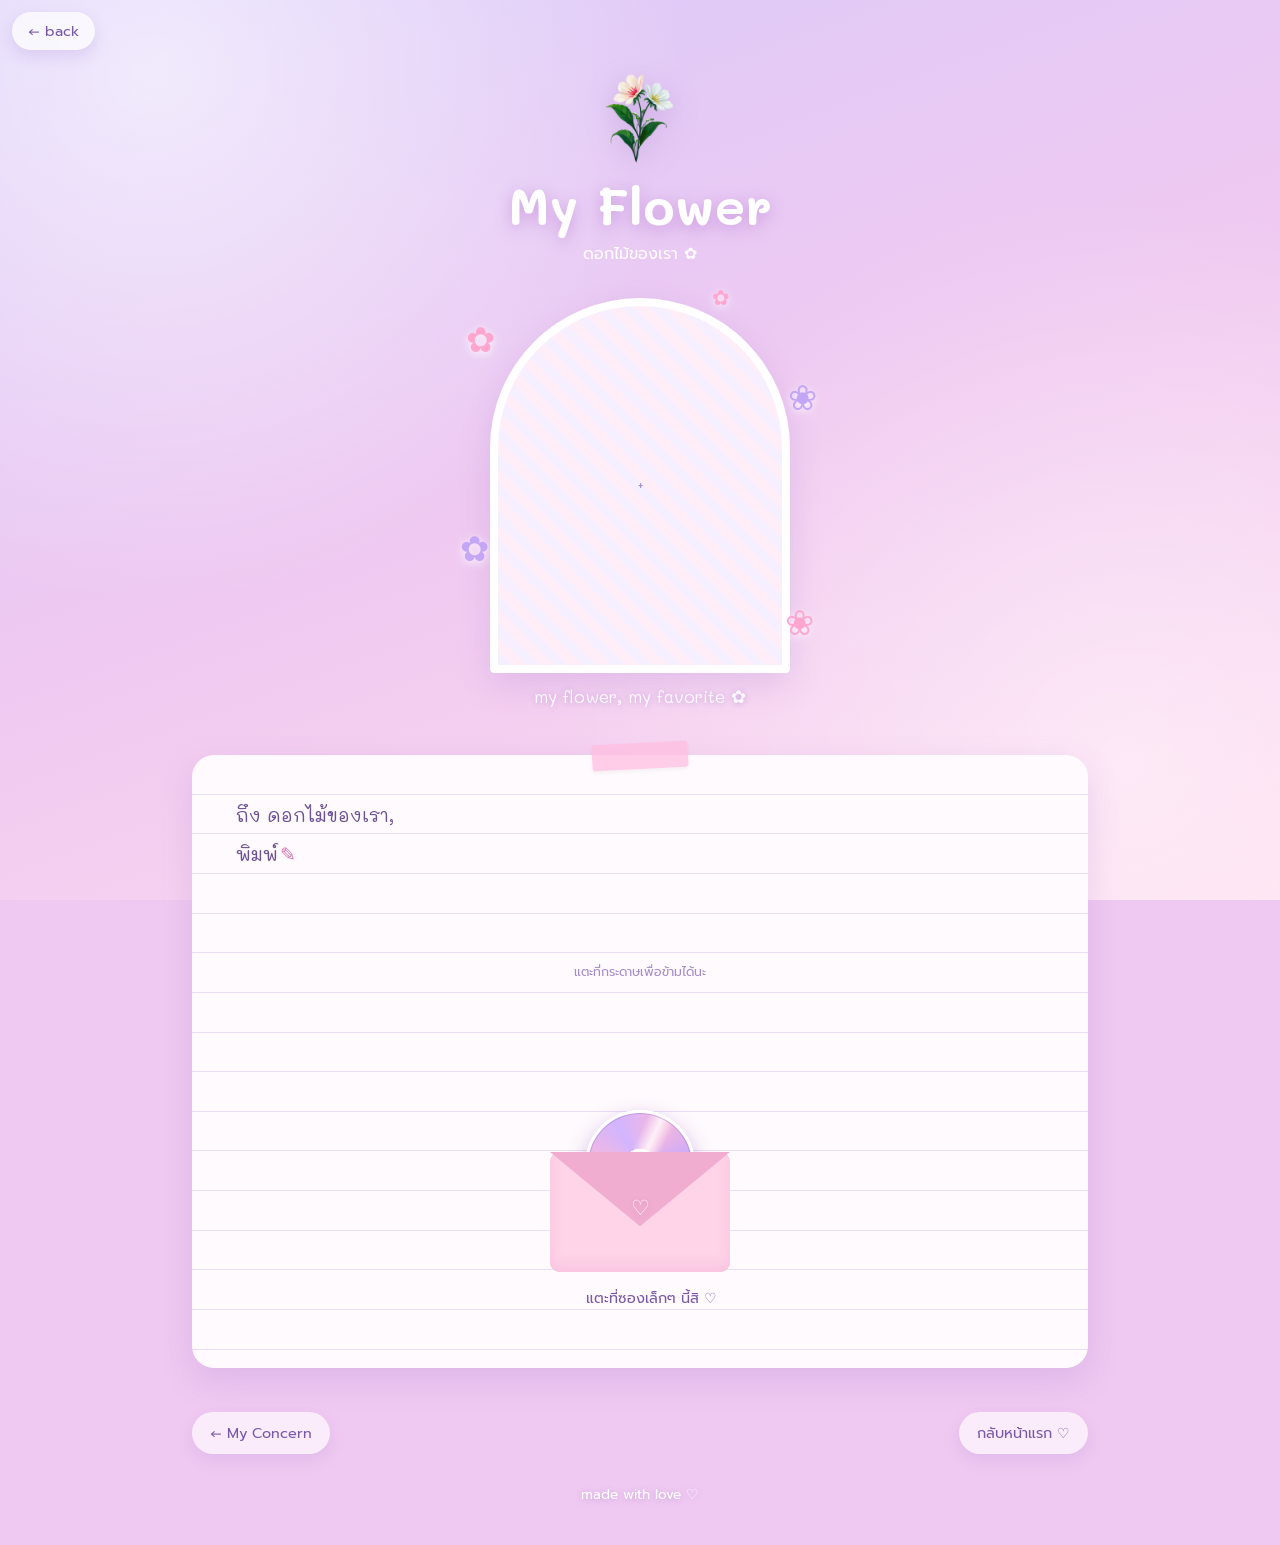
==== flower.html @ 35fdcaf6 "Add files via upload" ====
<!DOCTYPE html>
<html lang="th">
<head>
  <meta charset="UTF-8">
  <meta name="viewport" content="width=device-width, initial-scale=1.0, viewport-fit=cover">
  <title>My Flower</title>
  <link rel="preconnect" href="https://fonts.googleapis.com">
  <link rel="preconnect" href="https://fonts.gstatic.com" crossorigin>
  <link href="https://fonts.googleapis.com/css2?family=Mali:wght@400;500;600&family=Prompt:wght@300;400;500;600&display=swap" rel="stylesheet">
  <link rel="stylesheet" href="style.css">

  <style>
    /* ===== ซอง + ซีดี ===== */
    .envelope-area {
      display: flex;
      flex-direction: column;
      align-items: center;
      margin-top: 20px;
      padding-top: 150px; /* เผื่อที่ให้ซีดีสไลด์ขึ้นมา */
    }
    .pocket {
      position: relative;
      width: 180px;
      height: 120px;
      cursor: pointer;
      outline: none;
      -webkit-user-select: none;
      user-select: none;
    }
    .pocket.wiggle:not(.open) { animation: pocketWiggle 1.6s ease-in-out infinite; }
    @keyframes pocketWiggle {
      0%, 60%, 100% { transform: rotate(0); }
      70% { transform: rotate(-4deg); }
      80% { transform: rotate(4deg); }
      90% { transform: rotate(-2deg); }
    }
    .pocket-back {
      position: absolute; inset: 0; z-index: 1;
      background: #f3b5d6;
      border-radius: 10px;
    }
    .pocket-front {
      position: absolute; inset: 0; z-index: 3;
      background: #ffd3e8;
      border-radius: 10px;
      clip-path: polygon(0 0, 50% 55%, 100% 0, 100% 100%, 0 100%);
      box-shadow: inset 0 -6px 12px rgba(230,150,200,.25);
    }
    .pocket-flap {
      position: absolute; top: 0; left: 0; right: 0;
      height: 62%;
      z-index: 4;
      background: #f0add0;
      clip-path: polygon(0 0, 100% 0, 50% 100%);
      transform-origin: top;
      transition: transform .55s ease, opacity .3s ease .3s;
    }
    .pocket-seal {
      position: absolute; top: 46%; left: 50%; z-index: 5;
      transform: translate(-50%, -50%);
      color: #fff;
      font-size: 1.3rem;
      text-shadow: 0 1px 4px rgba(220,110,170,.7);
      transition: opacity .3s;
    }
    .pocket.open .pocket-flap { transform: scaleY(-1); opacity: .9; }
    .pocket.open .pocket-seal { opacity: 0; }

    /* ตัวซีดี — โผล่ออกมาจากปากซองตั้งแต่แรก */
    .disc {
      position: absolute;
      z-index: 2;
      top: -42px;
      left: 50%;
      width: 110px;
      height: 110px;
      margin-left: -55px;
      transition: transform .9s cubic-bezier(.22,1,.36,1) .2s;
    }
    .pocket.open .disc { transform: translateY(-95px); z-index: 6; }
    .disc-face {
      width: 100%;
      height: 100%;
      border-radius: 50%;
      border: 3px solid #fff;
      background:
        radial-gradient(circle, #fffafd 0 9%, #b99ae6 9% 11%, rgba(255,255,255,.95) 11% 22%, transparent 22%),
        linear-gradient(115deg, transparent 40%, rgba(255,255,255,.8) 50%, transparent 60%),
        conic-gradient(from 30deg, #f7b8dc, #c3a8ff, #a9dcff, #ffe9a8, #f7b8dc, #d2b5ff, #f7b8dc);
      box-shadow: 0 8px 20px rgba(140,90,190,.45), inset 0 0 0 1px rgba(150,110,200,.4);
    }
    .disc.spin .disc-face { animation: discSpin 2.6s linear infinite; }
    .disc.stopped .disc-face { animation-play-state: paused; }
    .envelope-area.playing .disc-face {
      box-shadow: 0 0 22px rgba(255,150,210,.95), 0 8px 20px rgba(140,90,190,.45);
    }
    @keyframes discSpin { to { transform: rotate(360deg); } }
    /* ให้ซีดีหมุนได้แม้เครื่องตั้งค่าลดภาพเคลื่อนไหวไว้ */
    @media (prefers-reduced-motion: reduce) {
      .disc.spin .disc-face {
        animation-duration: 2.6s !important;
        animation-iteration-count: infinite !important;
      }
    }

    .music-status {
      margin-top: 16px;
      min-height: 1.5em;
      font-family: 'Prompt', sans-serif;
      font-size: .9rem;
      line-height: 1.5;
      text-align: center;
      color: #7a59a8;
      display: flex;
      align-items: center;
      justify-content: center;
      gap: 8px;
    }
    .eq { display: inline-flex; align-items: flex-end; gap: 3px; height: 14px; visibility: hidden; }
    .envelope-area.playing .eq { visibility: visible; }
    .eq i {
      width: 3px; height: 4px;
      background: #ff9fcf;
      border-radius: 2px;
      animation: eqBar .8s ease-in-out infinite alternate;
    }
    .eq i:nth-child(2) { animation-delay: .2s; }
    .eq i:nth-child(3) { animation-delay: .4s; }
    @keyframes eqBar { to { height: 14px; } }

    /* ลายมือ */
    .write { position: relative; }
    .write .ghost { visibility: hidden; }
    .write .out { position: absolute; inset: 0; }
    .pen { display: inline-block; margin-left: 2px; color: #d974b0; }
    .skip-hint.hide { opacity: 0; }
  </style>
</head>
<body class="sub-page">
  <a href="index.html" class="back-btn">← back</a>

  <main class="page">
    <header class="page-head">
      <img src="flower.png" alt="" class="page-icon">
      <h1 class="page-title">My Flower</h1>
      <p class="page-sub">ดอกไม้ของเรา ✿</p>
    </header>

    <!-- รูปคู่ -->
    <figure class="flower-frame">
      <span class="petal p1">✿</span>
      <span class="petal p2">❀</span>
      <span class="petal p3">✿</span>
      <span class="petal p4">❀</span>
      <span class="petal p5">✿</span>
      <div class="photo">
        <img src="" alt="รูปคู่">  <!-- 📷 ใส่ชื่อไฟล์รูปคู่ใน src="" -->
      </div>
      <figcaption>my flower, my favorite ✿</figcaption>
    </figure>

    <!-- กระดาษจดหมาย -->
    <article class="paper lined" id="letter">
      <span class="tape"></span>
      <!-- ✏️ ใส่ข้อความตรงนี้ (1 ย่อหน้า = 1 แท็ก <p class="write">) -->
      <p class="write">ถึง ดอกไม้ของเรา,</p>
      <p class="write">พิมพ์ข้อความย่อหน้าที่ 1 ตรงนี้</p>
      <p class="write">พิมพ์ข้อความย่อหน้าที่ 2 ตรงนี้</p>
      <p class="write sign">รักนะ — เรา ♡</p>
      <p class="skip-hint" id="skipHint">แตะที่กระดาษเพื่อข้ามได้นะ</p>

      <!-- ซองเล็กๆ ท้ายกระดาษ -->
      <div class="envelope-area" id="envArea">
        <div class="pocket" id="pocket" role="button" tabindex="0" aria-label="เปิดซองและเปลี่ยนเพลง">
          <div class="pocket-back"></div>
          <div class="disc" id="disc"><div class="disc-face"></div></div>
          <div class="pocket-front"></div>
          <div class="pocket-flap"></div>
          <span class="pocket-seal">♡</span>
        </div>
        <p class="music-status">
          <span class="eq"><i></i><i></i><i></i></span>
          <span id="musicStatus">แตะที่ซองเล็กๆ นี้สิ ♡</span>
        </p>
      </div>
    </article>

    <nav class="page-nav">
      <a href="concern.html">← My Concern</a>
      <a href="index.html">กลับหน้าแรก ♡</a>
    </nav>
    <footer class="page-foot">made with love ♡</footer>
  </main>

  <script>
  (function () {
    /* 🎵 ใส่ชื่อไฟล์เพลง + ชื่อเพลงตรงนี้ (ต้องเป็นไฟล์ .mp3 ในโฟลเดอร์เดียวกัน) */
    const SONGS = [
      { src: 'song1.mp3', title: 'เพลงที่ 1' },
      { src: 'song2.mp3', title: 'เพลงที่ 2' },
      { src: 'song3.mp3', title: 'เพลงที่ 3' }
    ];
    const SPEED = 45; // ความเร็วเขียน ยิ่งมากยิ่งช้า

    const letter   = document.getElementById('letter');
    const skipHint = document.getElementById('skipHint');
    const envArea  = document.getElementById('envArea');
    const pocket   = document.getElementById('pocket');
    const disc     = document.getElementById('disc');
    const statusEl = document.getElementById('musicStatus');

    /* ---------- ช่องรูปว่าง ไม่ให้ขึ้นไอคอนรูปเสีย ---------- */
    document.querySelectorAll('.photo img').forEach(img => {
      const box = img.closest('.photo');
      if (!img.getAttribute('src')) box.classList.add('empty');
      img.addEventListener('error', () => box.classList.add('empty'));
    });

    /* ---------- 1) ข้อความค่อยๆ ถูกเขียน ---------- */
    const seg = (window.Intl && Intl.Segmenter) ? new Intl.Segmenter('th', { granularity: 'grapheme' }) : null;
    const toChars = t => seg ? Array.from(seg.segment(t), s => s.segment) : Array.from(t);

    const lines = Array.from(letter.querySelectorAll('.write')).map(el => {
      const text = el.textContent.replace(/\s+/g, ' ').trim();
      el.textContent = '';
      const ghost = document.createElement('span'); ghost.className = 'ghost'; ghost.textContent = text;
      const out   = document.createElement('span'); out.className = 'out';
      el.append(ghost, out);
      return { out, text, chars: toChars(text) };
    });

    const pen = document.createElement('span');
    pen.className = 'pen';
    pen.textContent = '✎';
    let li = 0, ci = 0, timer = null, started = false, done = false;

    function finishWriting() {
      if (done) return;
      done = true;
      clearTimeout(timer);
      lines.forEach(l => { l.out.textContent = l.text; });
      pen.remove();
      skipHint.classList.add('hide');
      pocket.classList.add('wiggle'); // ซองดุ๊กดิ๊กชวนให้กด
    }
    function tick() {
      if (li >= lines.length) return finishWriting();
      const l = lines[li];
      ci++;
      l.out.textContent = l.chars.slice(0, ci).join('');
      l.out.appendChild(pen);
      let wait = SPEED;
      if (/[.!?…,]/.test(l.chars[ci - 1] || '')) wait = SPEED * 7;
      if (ci >= l.chars.length) { li++; ci = 0; wait = SPEED * 12; }
      timer = setTimeout(tick, wait);
    }
    function startWriting() {
      if (started) return;
      started = true;
      tick();
    }

    if ('IntersectionObserver' in window) {
      const io = new IntersectionObserver(entries => {
        if (entries.some(e => e.isIntersecting)) { io.disconnect(); startWriting(); }
      });
      io.observe(letter);
    } else {
      startWriting();
    }

    letter.addEventListener('click', e => {
      if (!e.target.closest('.envelope-area')) finishWriting();
    });

    /* ---------- 2) ซอง → ซีดี → เพลง 1, 2, 3, ปิด ---------- */
    const audio = new Audio();
    audio.loop = true;
    let opened = false;
    let step = 0; // 0 = ปิด, 1–3 = เพลงที่ 1–3

    function openPocket() {
      opened = true;
      finishWriting();
      pocket.classList.add('open');
      setTimeout(() => {
        disc.classList.add('spin');
        statusEl.textContent = 'แตะที่ซีดีเพื่อเปิดเพลงนะ ♪';
      }, 700);
    }

    function nextTrack() {
      step = (step + 1) % 4;

      if (step === 0) { // ครั้งที่ 4 = ปิดเพลง
        audio.pause();
        audio.currentTime = 0;
        disc.classList.add('stopped');
        envArea.classList.remove('playing');
        statusEl.textContent = 'ปิดเพลงแล้ว — แตะอีกครั้งเพื่อเริ่มใหม่ ♡';
        return;
      }

      const n = step;
      const song = SONGS[n - 1];
      disc.classList.remove('stopped');
      statusEl.textContent = 'กำลังเปิดเพลง…';
      audio.src = song.src;

      const p = audio.play();
      if (p && p.then) {
        p.then(() => {
          if (step !== n) return;
          envArea.classList.add('playing');
          statusEl.textContent = `♪ ${song.title} (${n}/3)`;
        }).catch(err => {
          if (err.name === 'AbortError' || step !== n) return;
          envArea.classList.remove('playing');
          statusEl.textContent = `เปิด ${song.src} ไม่ได้ ลองเช็กชื่อไฟล์นะ`;
        });
      } else {
        envArea.classList.add('playing');
        statusEl.textContent = `♪ ${song.title} (${n}/3)`;
      }
    }

    pocket.addEventListener('click', e => {
      e.stopPropagation();
      if (!opened) return openPocket();
      nextTrack();
    });
    pocket.addEventListener('keydown', e => {
      if (e.key === 'Enter' || e.key === ' ') { e.preventDefault(); pocket.click(); }
    });
  })();
  </script>
</body>
</html>
---- style.css ----
/* =========================================================
   style.css — ใช้ร่วมกันทุกหน้า
   ธีม: ม่วง-ชมพูพาสเทล สดใส ไม่อึมครึม
   ========================================================= */
:root {
  --bg-1: #d9cbfa;
  --bg-2: #efc9f1;
  --bg-3: #ffdcef;
  --ink: #7a59a8;
  --ink-soft: #a58ccc;
  --accent: #d974b0;
  --pink: #ff9fcf;
  --pink-soft: #ffe1f0;
  --lilac-soft: #f3ecff;
  --paper: #fffafd;
  --line: rgba(255, 255, 255, .65);
  --shadow: 0 12px 32px rgba(150, 105, 200, .2);
  --hand: 'Mali', cursive;
}

* { margin: 0; padding: 0; box-sizing: border-box; -webkit-tap-highlight-color: transparent; }

/* ---------- เลื่อนได้ แต่ซ่อนแถบ scroll ---------- */
html {
  scroll-behavior: smooth;
  scrollbar-width: none;        /* Firefox */
  -ms-overflow-style: none;     /* Edge เก่า */
}
html::-webkit-scrollbar,
body::-webkit-scrollbar { display: none; width: 0; height: 0; } /* Chrome / Safari */

body {
  min-height: 100vh;
  min-height: 100svh;
  font-family: 'Prompt', sans-serif;
  color: var(--ink);
  background: var(--bg-2);
  overflow-x: hidden;
  scrollbar-width: none;
  -ms-overflow-style: none;
  animation: pageIn .6s ease backwards;
  transition: opacity .35s ease;
}
/* พื้นหลังไล่สีแบบ fixed (ใช้ได้บน iPhone ด้วย) */
body::before {
  content: "";
  position: fixed;
  inset: 0;
  z-index: -2;
  background:
    radial-gradient(circle at 12% 8%, rgba(255,255,255,.6), transparent 38%),
    radial-gradient(circle at 88% 85%, rgba(255,255,255,.45), transparent 42%),
    linear-gradient(160deg, var(--bg-1) 0%, var(--bg-2) 50%, var(--bg-3) 100%);
}
body.page-leave { opacity: 0; }
@keyframes pageIn { from { opacity: 0; } }

img { max-width: 100%; }

/* ---------- ของลอยๆ บนพื้นหลัง ---------- */
.deco-layer { position: fixed; inset: 0; z-index: -1; pointer-events: none; overflow: hidden; }
.deco {
  position: absolute;
  bottom: -40px;
  color: rgba(255,255,255,.85);
  text-shadow: 0 0 10px rgba(255,255,255,.7);
  animation: floatUp linear infinite;
}
@keyframes floatUp {
  0%   { transform: translateY(0) rotate(0); opacity: 0; }
  10%  { opacity: .9; }
  90%  { opacity: .6; }
  100% { transform: translateY(-115vh) rotate(45deg); opacity: 0; }
}

/* =========================================================
   INDEX
   ========================================================= */
.big-box {
  width: 100%;
  max-width: 980px;
  margin-inline: auto;
  padding: 0 16px;
  display: flex;
  flex-direction: column;
  align-items: center;
}
.hero {
  position: relative;
  width: 100%;
  min-height: 100vh;
  min-height: 100svh;
  display: flex;
  flex-direction: column;
  align-items: center;
  justify-content: center;
  padding: calc(28px + env(safe-area-inset-top)) 0 80px;
}

.timer-box {
  width: min(100%, 520px);
  background: rgba(255,255,255,.3);
  backdrop-filter: blur(10px);
  -webkit-backdrop-filter: blur(10px);
  padding: 16px clamp(12px, 4vw, 28px);
  border-radius: 24px;
  border: 1px solid var(--line);
  box-shadow: var(--shadow);
  text-align: center;
  margin-bottom: 18px;
}
.timer h3 {
  font-size: clamp(.85rem, 2.4vw, 1rem);
  color: #fff;
  font-weight: 400;
  margin-bottom: 10px;
  text-shadow: 0 1px 6px rgba(150,100,200,.35);
}
.time-grid { display: grid; grid-template-columns: repeat(4, 1fr); gap: clamp(6px, 2vw, 12px); }
.time-unit {
  background: rgba(255,255,255,.65);
  border-radius: 16px;
  padding: 10px 4px 8px;
  display: flex;
  flex-direction: column;
  align-items: center;
}
.time-unit .num {
  font-size: clamp(1.3rem, 5vw, 2rem);
  font-weight: 600;
  color: #9466c9;
  line-height: 1.1;
  font-variant-numeric: tabular-nums;
}
.time-unit .lbl { font-size: clamp(.62rem, 1.8vw, .78rem); color: var(--ink-soft); margin-top: 2px; }

.for-u {
  font-family: var(--hand);
  font-size: clamp(2.6rem, 10vw, 4.4rem);
  color: #fff;
  margin: 4px 0;
  letter-spacing: 1px;
  text-shadow: 0 4px 18px rgba(170,100,200,.45);
  animation: glow 3s ease-in-out infinite;
}
@keyframes glow {
  50% { text-shadow: 0 4px 26px rgba(255,160,215,.9); }
}

/* กล่องโปสการ์ด/เมนู ล็อกความสูงไว้ จอจะไม่เด้ง */
.psc {
  position: relative;
  width: 100%;
  max-width: 560px;
  height: clamp(270px, 62vw, 400px);
  margin: 2vh auto 0;
  display: flex;
  justify-content: center;
  align-items: center;
  perspective: 1200px;
}
.cover-img {
  position: absolute;
  width: min(300px, 78vw);
  max-height: 100%;
  object-fit: contain;
  cursor: pointer;
  filter: drop-shadow(0 14px 22px rgba(140,90,180,.3));
  animation: bob 3.2s ease-in-out infinite;
}
.cover-img.flip {
  pointer-events: none;
  animation: flipAway .9s cubic-bezier(.45,.05,.55,.95) forwards;
}
@keyframes bob {
  0%, 100% { transform: translateY(0) rotate(-1.5deg); }
  50%      { transform: translateY(-10px) rotate(1.5deg); }
}
@keyframes flipAway {
  0%   { transform: rotateY(0) scale(1); opacity: 1; }
  50%  { transform: rotateY(180deg) scale(1.08); opacity: 1; }
  100% { transform: rotateY(360deg) scale(.3) translateY(-30px); opacity: 0; }
}

.card-group {
  position: absolute;
  inset: 0;
  display: none;
  justify-content: space-evenly;
  align-items: center;
  gap: clamp(6px, 3vw, 28px);
  padding: 0 6px;
}
.card-group.show { display: flex; }
.menu-box {
  flex: 0 1 30%;
  max-width: 170px;
  display: flex;
  flex-direction: column;
  align-items: center;
  opacity: 0;
  animation: popIn .6s cubic-bezier(.34,1.56,.64,1) forwards;
}
.menu-box:nth-child(2) { animation-delay: .15s; }
.menu-box:nth-child(3) { animation-delay: .3s; }
.menu-box h2 {
  font-size: clamp(.7rem, 2.6vw, 1rem);
  font-weight: 500;
  color: #fff;
  margin-bottom: 8px;
  white-space: nowrap;
  text-shadow: 0 1px 6px rgba(150,100,200,.4);
}
.menu-box img.menu-item {
  width: 100%;
  max-width: clamp(72px, 20vw, 130px);
  height: auto;
  cursor: pointer;
  filter: drop-shadow(0 8px 14px rgba(140,90,180,.3));
  transition: transform .25s ease;
}
.menu-box img.menu-item:active { transform: scale(.94); }
@media (hover: hover) {
  .menu-box img.menu-item:hover { transform: translateY(-6px) rotate(-3deg); }
}
@keyframes popIn {
  0%   { opacity: 0; transform: translateY(24px) scale(.7); }
  100% { opacity: 1; transform: none; }
}

.burst {
  position: absolute;
  z-index: 5;
  pointer-events: none;
  color: #fff;
  font-size: 1.2rem;
  text-shadow: 0 0 8px rgba(255,170,220,.9);
  animation: burst .9s ease-out forwards;
}
@keyframes burst {
  from { transform: translate(-50%,-50%) scale(.4); opacity: 1; }
  to   { transform: translate(calc(-50% + var(--dx)), calc(-50% + var(--dy))) scale(1.2); opacity: 0; }
}

.tap-hint {
  margin-top: 14px;
  color: #fff;
  font-size: .9rem;
  text-align: center;
  text-shadow: 0 1px 6px rgba(150,100,200,.4);
  animation: pulse 2s ease-in-out infinite;
}
@keyframes pulse { 50% { opacity: .55; } }

.scroll-hint {
  position: absolute;
  bottom: calc(18px + env(safe-area-inset-bottom));
  left: 50%;
  transform: translateX(-50%);
  display: flex;
  flex-direction: column;
  align-items: center;
  color: #fff;
  text-decoration: none;
  font-size: .75rem;
  letter-spacing: 3px;
  opacity: .9;
}
.scroll-hint span { font-size: 1.1rem; animation: bounce 1.6s ease-in-out infinite; }
@keyframes bounce { 50% { transform: translateY(6px); } }

.note-section {
  width: 100%;
  min-height: 60vh;
  display: flex;
  justify-content: center;
  align-items: center;
  padding: 40px 0 20px;
}
.note-card {
  position: relative;
  width: min(100%, 560px);
  background: rgba(255,255,255,.6);
  backdrop-filter: blur(8px);
  -webkit-backdrop-filter: blur(8px);
  border: 1px solid var(--line);
  border-radius: 26px;
  padding: clamp(28px, 6vw, 44px) clamp(20px, 5vw, 40px);
  box-shadow: var(--shadow);
  text-align: center;
  line-height: 1.8;
}
.note-card h3 { font-family: var(--hand); font-size: clamp(1.4rem, 4.5vw, 1.8rem); color: var(--accent); margin-bottom: 10px; }
.note-date { margin-top: 14px; font-size: .85rem; color: var(--ink-soft); letter-spacing: 2px; }
.site-foot {
  padding: 30px 0 calc(34px + env(safe-area-inset-bottom));
  color: #fff;
  font-size: .85rem;
  text-align: center;
  text-shadow: 0 1px 6px rgba(150,100,200,.4);
}

/* =========================================================
   หน้าย่อย (ใช้ร่วมกัน)
   ========================================================= */
.back-btn {
  position: fixed;
  top: calc(12px + env(safe-area-inset-top));
  left: 12px;
  z-index: 50;
  padding: 8px 16px;
  border-radius: 999px;
  background: rgba(255,255,255,.7);
  backdrop-filter: blur(8px);
  -webkit-backdrop-filter: blur(8px);
  color: var(--ink);
  text-decoration: none;
  font-size: .9rem;
  box-shadow: 0 6px 16px rgba(150,105,200,.2);
  transition: transform .2s;
}
.back-btn:active { transform: scale(.95); }

.page {
  width: 100%;
  max-width: 960px;
  margin: 0 auto;
  padding: 0 clamp(16px, 4vw, 32px) calc(30px + env(safe-area-inset-bottom));
}
.page-head { position: relative; text-align: center; margin: 72px 0 32px; }
.page-icon {
  width: clamp(64px, 16vw, 92px);
  height: auto;
  filter: drop-shadow(0 8px 14px rgba(140,90,180,.3));
  animation: bob 3.5s ease-in-out infinite;
}
.page-title {
  font-family: var(--hand);
  font-size: clamp(2rem, 7vw, 3.2rem);
  color: #fff;
  text-shadow: 0 4px 16px rgba(170,100,200,.45);
}
.page-sub { color: #fff; opacity: .95; margin-top: 4px; font-size: clamp(.9rem, 2.5vw, 1rem); }

.paper {
  position: relative;
  background: var(--paper);
  border-radius: 22px;
  padding: clamp(26px, 5vw, 44px) clamp(20px, 5vw, 44px);
  box-shadow: var(--shadow);
  line-height: 1.9;
  font-size: clamp(.98rem, 2.6vw, 1.08rem);
  color: #6e5394;
}
.paper p { margin-bottom: 1em; }
.paper-title { font-family: var(--hand); font-size: clamp(1.3rem, 4vw, 1.7rem); color: var(--accent); margin-bottom: 12px; }
.paper .sign { text-align: right; font-family: var(--hand); color: var(--ink-soft); }

.tape {
  position: absolute;
  top: -12px;
  left: 50%;
  width: 96px;
  height: 26px;
  border-radius: 3px;
  background: rgba(255,190,225,.75);
  transform: translateX(-50%) rotate(-3deg);
  box-shadow: 0 2px 4px rgba(0,0,0,.05);
}
.tape-left  { left: 22px; transform: rotate(-8deg); }
.tape-right { left: auto; right: 22px; transform: rotate(7deg); background: rgba(205,185,250,.75); }

/* ช่องรูป */
.photo {
  position: relative;
  overflow: hidden;
  display: flex;
  align-items: center;
  justify-content: center;
  background: var(--lilac-soft);
}
.photo img { width: 100%; height: 100%; object-fit: cover; display: block; }
.photo.empty { background: repeating-linear-gradient(45deg, #f6efff 0 10px, #ffeef7 10px 20px); }
.photo.empty img { display: none; }
.photo.empty::after {
  content: "+ " attr(data-label);
  padding: 8px;
  font-size: .8rem;
  color: var(--ink-soft);
  text-align: center;
}

.couple { display: flex; justify-content: center; margin: 48px 0 10px; }
.polaroid {
  position: relative;
  width: min(320px, 80vw);
  background: #fff;
  padding: 12px 12px 0;
  box-shadow: var(--shadow);
  transform: rotate(-3deg);
}
.polaroid .photo { aspect-ratio: 1; }
.polaroid figcaption { font-family: var(--hand); text-align: center; padding: 12px 0 16px; color: var(--ink-soft); font-size: 1.1rem; }

.page-nav { display: flex; justify-content: space-between; flex-wrap: wrap; gap: 12px; margin-top: 44px; }
.page-nav a {
  padding: 10px 18px;
  border-radius: 999px;
  background: rgba(255,255,255,.65);
  color: var(--ink);
  text-decoration: none;
  font-size: .9rem;
  box-shadow: 0 6px 16px rgba(150,105,200,.15);
  transition: transform .2s;
}
@media (hover: hover) { .page-nav a:hover { transform: translateY(-3px); } }
.page-foot { text-align: center; color: #fff; font-size: .85rem; padding: 30px 0 10px; text-shadow: 0 1px 6px rgba(150,100,200,.4); }

/* =========================================================
   หน้า 1 — Impression
   ========================================================= */
.impression-layout { display: grid; gap: 44px; align-items: start; }
@media (min-width: 768px) {
  .impression-layout { grid-template-columns: minmax(0, 1.5fr) minmax(0, 1fr); }
}
.strip-area { position: relative; display: flex; justify-content: center; padding: 20px 0; }
.photostrip {
  position: relative;
  width: min(210px, 62vw);
  background: #fff;
  padding: 12px 12px 0;
  border-radius: 4px;
  box-shadow: var(--shadow);
  transform: rotate(3deg);
}
.photostrip .photo { aspect-ratio: 4 / 3; margin-bottom: 10px; border-radius: 2px; }
.strip-foot { font-family: var(--hand); text-align: center; color: var(--ink-soft); padding: 4px 0 14px; font-size: .9rem; }

.sticker {
  position: absolute;
  z-index: 2;
  font-size: clamp(1.4rem, 4vw, 2rem);
  color: var(--pink);
  text-shadow: 0 2px 8px rgba(255,255,255,.9);
  pointer-events: none;
  user-select: none;
  animation: wobble 3s ease-in-out infinite;
}
.s1 { top: 0;     left: 10%; }
.s2 { top: 30%;   right: 6%; color: #b79bf0; animation-delay: .5s; }
.s3 { bottom: 8%; left: 8%;  animation-delay: 1s; }
.s4 { bottom: 0;  right: 14%; color: #b79bf0; animation-delay: 1.5s; }
@keyframes wobble { 50% { transform: translateY(-6px) rotate(12deg) scale(1.1); } }

/* เอฟเฟกต์ A */
.fx-word {
  display: inline-block;
  opacity: 0;
  filter: blur(8px);
  transform: translateY(10px);
  animation: blurIn .9s ease forwards;
  animation-play-state: paused;
}
.play .fx-word { animation-play-state: running; }
@keyframes blurIn { to { opacity: 1; filter: blur(0); transform: translateY(0); } }

/* =========================================================
   หน้า 2 — Concern
   ========================================================= */
.concern-wrap { max-width: 700px; margin: 0 auto; }
.cloud {
  position: absolute;
  width: 90px;
  height: 30px;
  background: #fff;
  border-radius: 999px;
  opacity: .9;
  animation: drift 7s ease-in-out infinite alternate;
}
.cloud::before, .cloud::after { content: ""; position: absolute; background: #fff; border-radius: 50%; }
.cloud::before { width: 40px; height: 40px; top: -20px; left: 14px; }
.cloud::after  { width: 50px; height: 50px; top: -26px; right: 12px; }
.c1 { top: 10px; left: 2%; }
.c2 { top: 60px; right: 4%; scale: .7; animation-delay: 1.5s; }
@keyframes drift { to { transform: translateX(24px); } }

/* เอฟเฟกต์ B */
.fx-wordwrap { display: inline-block; white-space: nowrap; }
.fx-letter {
  display: inline-block;
  opacity: 0;
  transform: translateY(-.8em) scale(.3) rotate(-15deg);
  animation: letterPop .6s cubic-bezier(.34,1.56,.64,1) forwards;
  animation-play-state: paused;
}
.play .fx-letter { animation-play-state: running; }
@keyframes letterPop { 60% { opacity: 1; } to { opacity: 1; transform: none; } }

.chips { display: flex; flex-wrap: wrap; gap: 10px; margin-top: 8px; }
.chip {
  padding: 6px 14px;
  border-radius: 999px;
  background: var(--pink-soft);
  color: var(--accent);
  font-size: .85rem;
  opacity: 0;
  transform: scale(.6);
}
.play .chip { animation: popIn .5s cubic-bezier(.34,1.56,.64,1) forwards; animation-delay: inherit; }

.soft-frame {
  position: relative;
  width: min(460px, 88vw);
  background: #fff;
  padding: 14px;
  border-radius: 26px;
  box-shadow: var(--shadow);
  transform: rotate(-1.5deg);
}
.soft-frame .photo { aspect-ratio: 4 / 3; border-radius: 18px; }
.soft-frame figcaption { font-family: var(--hand); text-align: center; padding-top: 10px; color: var(--ink-soft); }
.corner { position: absolute; font-size: 1.8rem; color: var(--pink); z-index: 2; }
.corner.tl { top: -16px; left: -10px; }
.corner.br { bottom: -14px; right: -8px; color: #b79bf0; }

/* =========================================================
   หน้า 3 — Flower
   ========================================================= */
.flower-frame { position: relative; width: min(300px, 74vw); margin: 0 auto 48px; }
.flower-frame .photo {
  aspect-ratio: 4 / 5;
  border-radius: 999px 999px 28px 28px;
  border: 8px solid #fff;
  box-shadow: var(--shadow);
}
.flower-frame figcaption { font-family: var(--hand); text-align: center; color: #fff; margin-top: 12px; font-size: 1.1rem; text-shadow: 0 1px 6px rgba(150,100,200,.4); }
.petal {
  position: absolute;
  z-index: 2;
  color: #ffa6cf;
  font-size: clamp(1.6rem, 5vw, 2.2rem);
  text-shadow: 0 2px 8px rgba(255,255,255,.9);
  animation: spinSlow 8s linear infinite;
}
.p1 { top: 4%;   left: -8%; }
.p2 { top: 18%;  right: -9%; color: #c3a6f5; }
.p3 { top: 55%;  left: -10%; color: #c3a6f5; }
.p4 { bottom: 14%; right: -8%; }
.p5 { top: -4%;  right: 20%; font-size: 1.3rem; }
@keyframes spinSlow { to { transform: rotate(360deg); } }

.paper.lined {
  --lh: 2.1em;
  font-family: var(--hand);
  font-size: clamp(1rem, 2.8vw, 1.18rem);
  line-height: var(--lh);
  padding-top: var(--lh);
  background-color: var(--paper);
  background-image: repeating-linear-gradient(to bottom,
    transparent 0 calc(var(--lh) - 1px),
    rgba(196,168,232,.35) calc(var(--lh) - 1px) var(--lh));
}
.paper.lined .write { margin-bottom: 0; }

/* เอฟเฟกต์ C (ลายมือ) */
.hw { position: relative; }
.hw-ghost { visibility: hidden; }
.hw-out { position: absolute; inset: 0; }
.ink { animation: inkIn .35s ease both; }
@keyframes inkIn { from { opacity: 0; } }
.pen {
  display: inline-block;
  margin-left: 2px;
  color: var(--accent);
  animation: penMove .3s ease-in-out infinite alternate;
}
@keyframes penMove { to { transform: translate(2px, -3px) rotate(-10deg); } }
.skip-hint {
  margin-top: 10px;
  font-family: 'Prompt', sans-serif;
  font-size: .78rem;
  line-height: 1.5;
  text-align: center;
  color: var(--ink-soft);
  transition: opacity .4s;
}
.skip-hint.hide { opacity: 0; }

/* ซอง + ซีดี */
.envelope-area {
  display: flex;
  flex-direction: column;
  align-items: center;
  margin-top: 16px;
  padding-top: 104px; /* เผื่อที่ให้ซีดีสไลด์ขึ้นมา */
}
.envelope {
  position: relative;
  width: 180px;
  height: 120px;
  cursor: pointer;
  perspective: 600px;
  outline: none;
}
.envelope-area.ready .envelope:not(.open) { animation: wiggle 1.6s ease-in-out infinite; }
@keyframes wiggle {
  0%, 60%, 100% { transform: rotate(0); }
  70% { transform: rotate(-4deg); }
  80% { transform: rotate(4deg); }
  90% { transform: rotate(-2deg); }
}
.env-back  { position: absolute; inset: 0; background: #f5bedb; border-radius: 10px; }
.env-front {
  position: absolute;
  inset: 0;
  z-index: 3;
  background: #ffd3e8;
  border-radius: 10px;
  clip-path: polygon(0 0, 50% 55%, 100% 0, 100% 100%, 0 100%);
  box-shadow: inset 0 -6px 12px rgba(230,150,200,.25);
}
.env-flap {
  position: absolute;
  top: 0; left: 0; right: 0;
  height: 62%;
  z-index: 4;
  background: #f0add0;
  clip-path: polygon(0 0, 100% 0, 50% 100%);
  transform-origin: top;
  transition: transform .55s ease, z-index 0s .28s;
}
.env-seal {
  position: absolute;
  top: 46%;
  left: 50%;
  z-index: 5;
  transform: translate(-50%, -50%);
  color: #fff;
  font-size: 1.3rem;
  text-shadow: 0 1px 4px rgba(220,110,170,.6);
  transition: opacity .3s;
}
.envelope.open .env-flap { transform: rotateX(180deg); z-index: 1; }
.envelope.open .env-seal { opacity: 0; }

.cd {
  position: absolute;
  top: 8px;
  left: 50%;
  width: 108px;
  height: 108px;
  margin-left: -54px;
  z-index: 2;
  cursor: pointer;
  outline: none;
  transition: transform .9s cubic-bezier(.22,1,.36,1) .3s;
}
.envelope.open .cd { transform: translateY(-96px); }
.cd-disc {
  width: 100%;
  height: 100%;
  border-radius: 50%;
  background:
    radial-gradient(circle, transparent 0 15%, rgba(255,255,255,.85) 15.5% 19%, transparent 19.5%),
    conic-gradient(#ffd1ec, #d9c8ff, #c8f1ff, #fff3c8, #ffd1ec, #e5c9ff, #ffd1ec);
  -webkit-mask: radial-gradient(circle, transparent 0 8%, #000 8.5%);
          mask: radial-gradient(circle, transparent 0 8%, #000 8.5%);
  box-shadow: 0 6px 18px rgba(150,100,190,.35);
}
.cd.spin .cd-disc { animation: spinSlow 2.6s linear infinite; }
.cd.stopped .cd-disc { animation-play-state: paused; }
.envelope-area.playing .cd-disc { filter: drop-shadow(0 0 12px rgba(255,160,210,.9)); }

.music-status {
  margin-top: 16px;
  min-height: 1.5em;
  font-family: 'Prompt', sans-serif;
  font-size: .9rem;
  line-height: 1.5;
  text-align: center;
  color: var(--ink);
  display: flex;
  align-items: center;
  justify-content: center;
  gap: 8px;
}
.eq { display: inline-flex; align-items: flex-end; gap: 3px; height: 14px; visibility: hidden; }
.envelope-area.playing .eq { visibility: visible; }
.eq i { width: 3px; height: 4px; background: var(--pink); border-radius: 2px; animation: eq .8s ease-in-out infinite alternate; }
.eq i:nth-child(2) { animation-delay: .2s; }
.eq i:nth-child(3) { animation-delay: .4s; }
@keyframes eq { to { height: 14px; } }

/* ---------- คนที่ตั้งค่าลดแอนิเมชันในเครื่อง ---------- */
@media (prefers-reduced-motion: reduce) {
  *, *::before, *::after {
    animation-duration: .01ms !important;
    animation-iteration-count: 1 !important;
    transition-duration: .01ms !important;
  }
}

a.menu-box { text-decoration: none; }

/* ===== แถบโฟโต้บูทแปะบนกระดาษ ===== */
.impression-layout { display: block; max-width: 820px; margin: 0 auto; }
.paper .strip-area {
  float: right;
  width: min(220px, 40%);
  margin: -6px -4px 16px 26px;
  padding: 8px 0;
}
.paper .photostrip { width: 100%; }
.paper::after { content: ""; display: block; clear: both; }

@media (max-width: 600px) {
  .paper .strip-area { float: none; width: min(210px, 72%); margin: 4px auto 24px; }
}
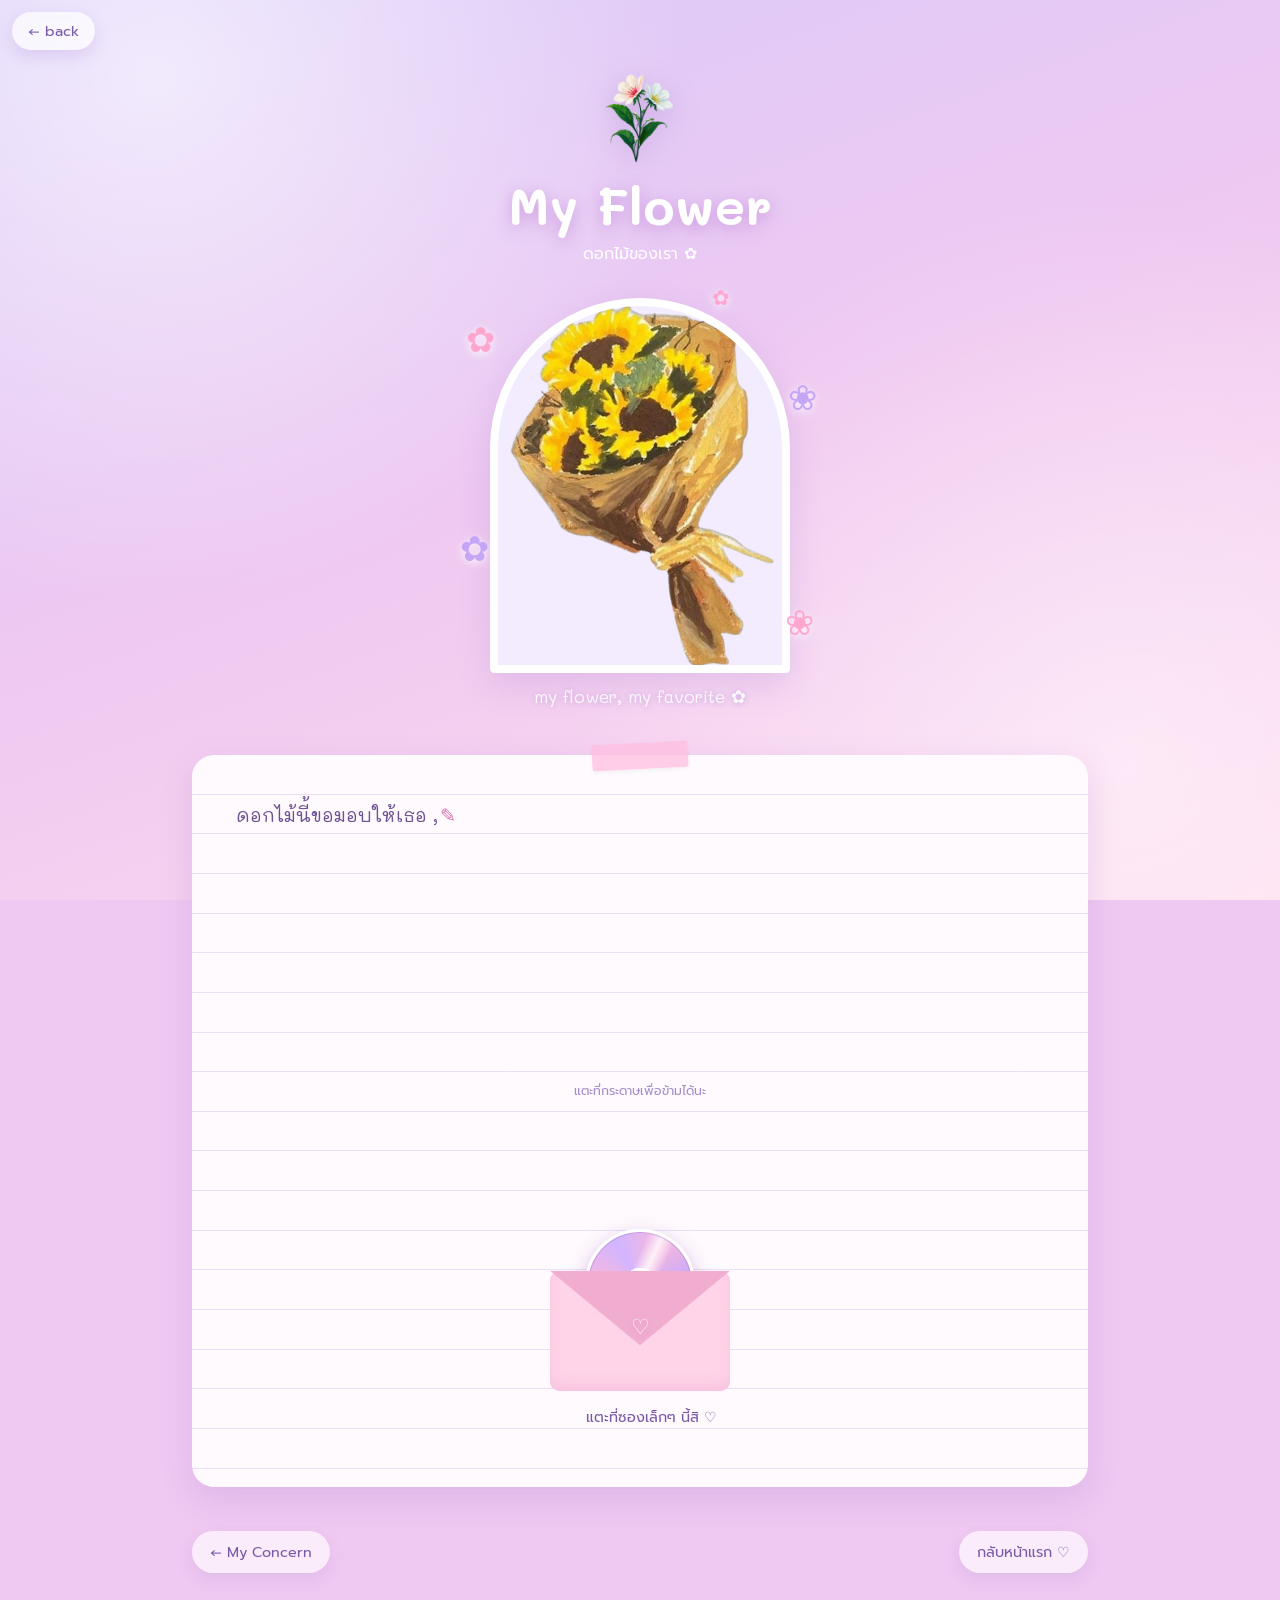
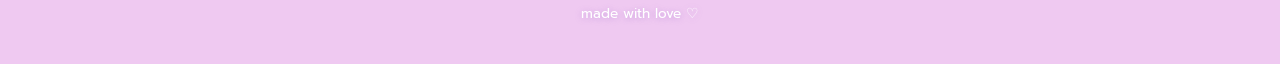
==== commit 15cfdb42: "Add files via upload" ====
--- a/flower.html
+++ b/flower.html
@@ -154,7 +154,7 @@
       <span class="petal p4">❀</span>
       <span class="petal p5">✿</span>
       <div class="photo">
-        <img src="" alt="รูปคู่">  <!-- 📷 ใส่ชื่อไฟล์รูปคู่ใน src="" -->
+        <img src="sunflower.png" alt="รูปคู่">  <!-- 📷 ใส่ชื่อไฟล์รูปคู่ใน src="" -->
       </div>
       <figcaption>my flower, my favorite ✿</figcaption>
     </figure>
@@ -163,10 +163,10 @@
     <article class="paper lined" id="letter">
       <span class="tape"></span>
       <!-- ✏️ ใส่ข้อความตรงนี้ (1 ย่อหน้า = 1 แท็ก <p class="write">) -->
-      <p class="write">ถึง ดอกไม้ของเรา,</p>
-      <p class="write">พิมพ์ข้อความย่อหน้าที่ 1 ตรงนี้</p>
-      <p class="write">พิมพ์ข้อความย่อหน้าที่ 2 ตรงนี้</p>
-      <p class="write sign">รักนะ — เรา ♡</p>
+      <p class="write">ดอกไม้นี้ขอมอบให้เธอ ,</p>
+      <p class="write">ให้ดอกไม้นี้เป็นตัวแทนของรักเราและให้มันขอบคุณเธอนะที่อยู่ข้างกันเสมอ เค้าไม่รู้ว่าที่ผ่านมาทำได้ดีแค่ไหนหรือเธอจะผิดหวังกับรักครั้งนี้เท่าไหร่ แต่ว่าเค้าตั้งใจทำเต็มที่นะครับ</p>
+      <p class="write">หวังว่าเด็กโง่คนนี้มันจะรักแกและดูแลแกได้แบบที่แกหวังนะ ถ้าอะไรที่เค้าทำไม่ดีช่วยสอนเด็กคนนี้ด้วยนะคับ เค้าพึ่งได้รักเธอครั้งแรกอย่าใจร้ายกับเค้ามากนะ เห็นแบบนี้ก็ขี้น้อยใจแล้วก็ใจบางกว่าที่แกรู้นะเว้ย</p>
+      <p class="write sign">รักนะ — แฟนแกแงะ ♡</p>
       <p class="skip-hint" id="skipHint">แตะที่กระดาษเพื่อข้ามได้นะ</p>
 
       <!-- ซองเล็กๆ ท้ายกระดาษ -->
@@ -196,9 +196,9 @@
   (function () {
     /* 🎵 ใส่ชื่อไฟล์เพลง + ชื่อเพลงตรงนี้ (ต้องเป็นไฟล์ .mp3 ในโฟลเดอร์เดียวกัน) */
     const SONGS = [
-      { src: 'song1.mp3', title: 'เพลงที่ 1' },
-      { src: 'song2.mp3', title: 'เพลงที่ 2' },
-      { src: 'song3.mp3', title: 'เพลงที่ 3' }
+      { src: 'song1.mp3', title: 'Lauv - I like me better' },
+      { src: 'song2.mp3', title: 'PURPEECH - ฉันเองคนที่...' },
+      { src: 'song3.mp3', title: 'paiiinntt - ให้ฉันดูแลเธอ ' }
     ];
     const SPEED = 45; // ความเร็วเขียน ยิ่งมากยิ่งช้า
 
